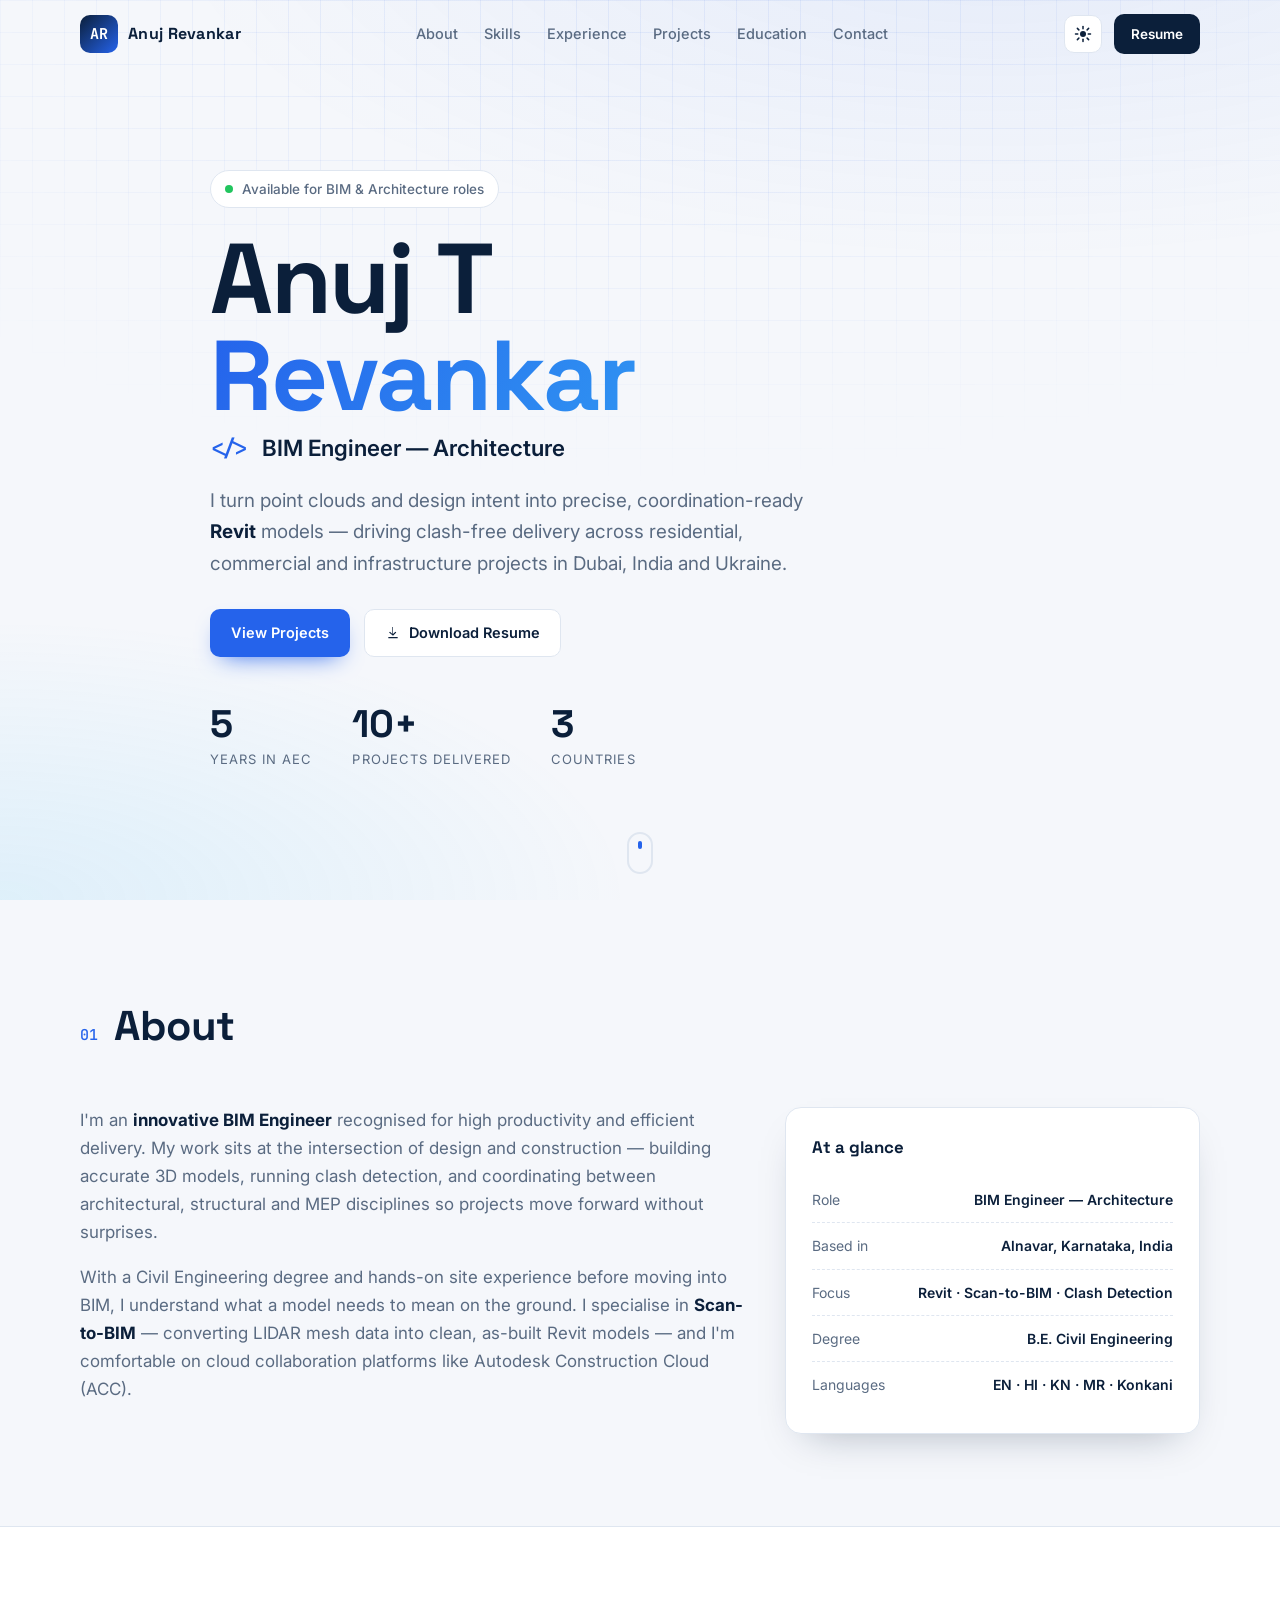
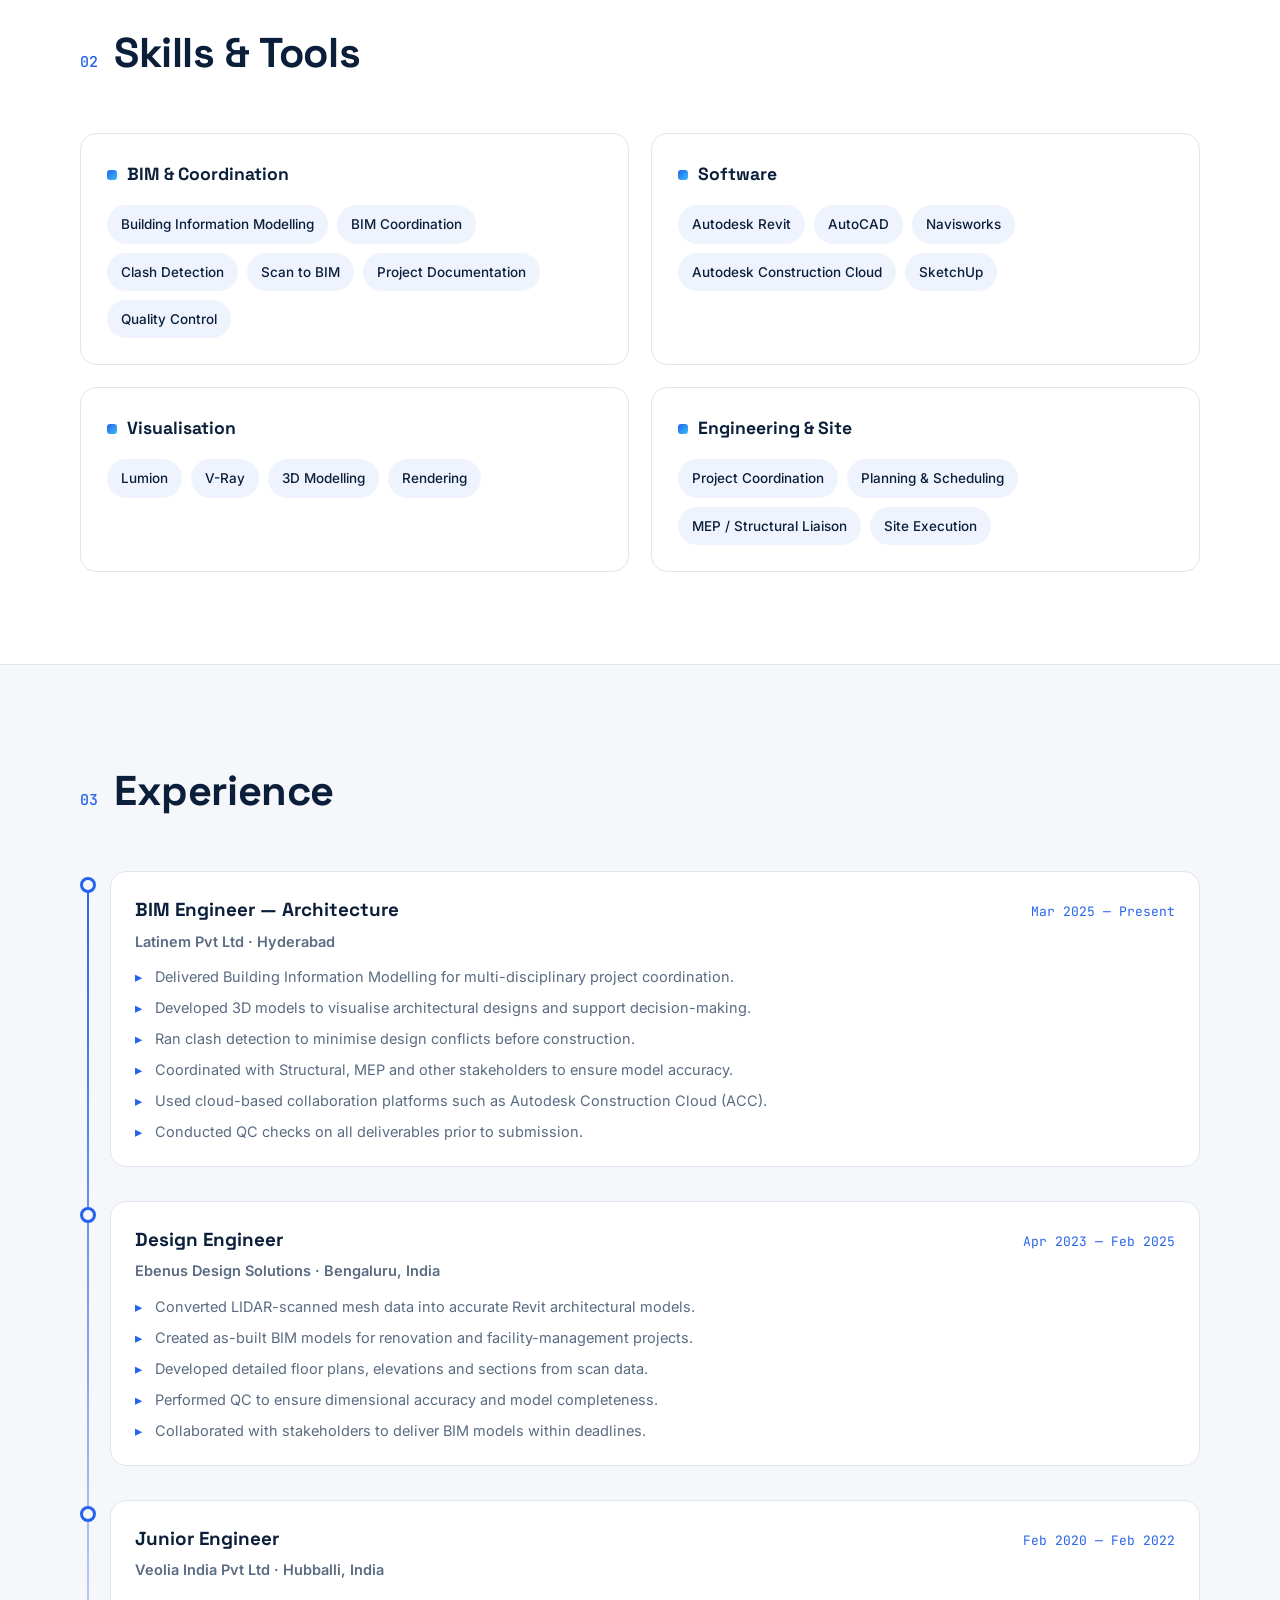
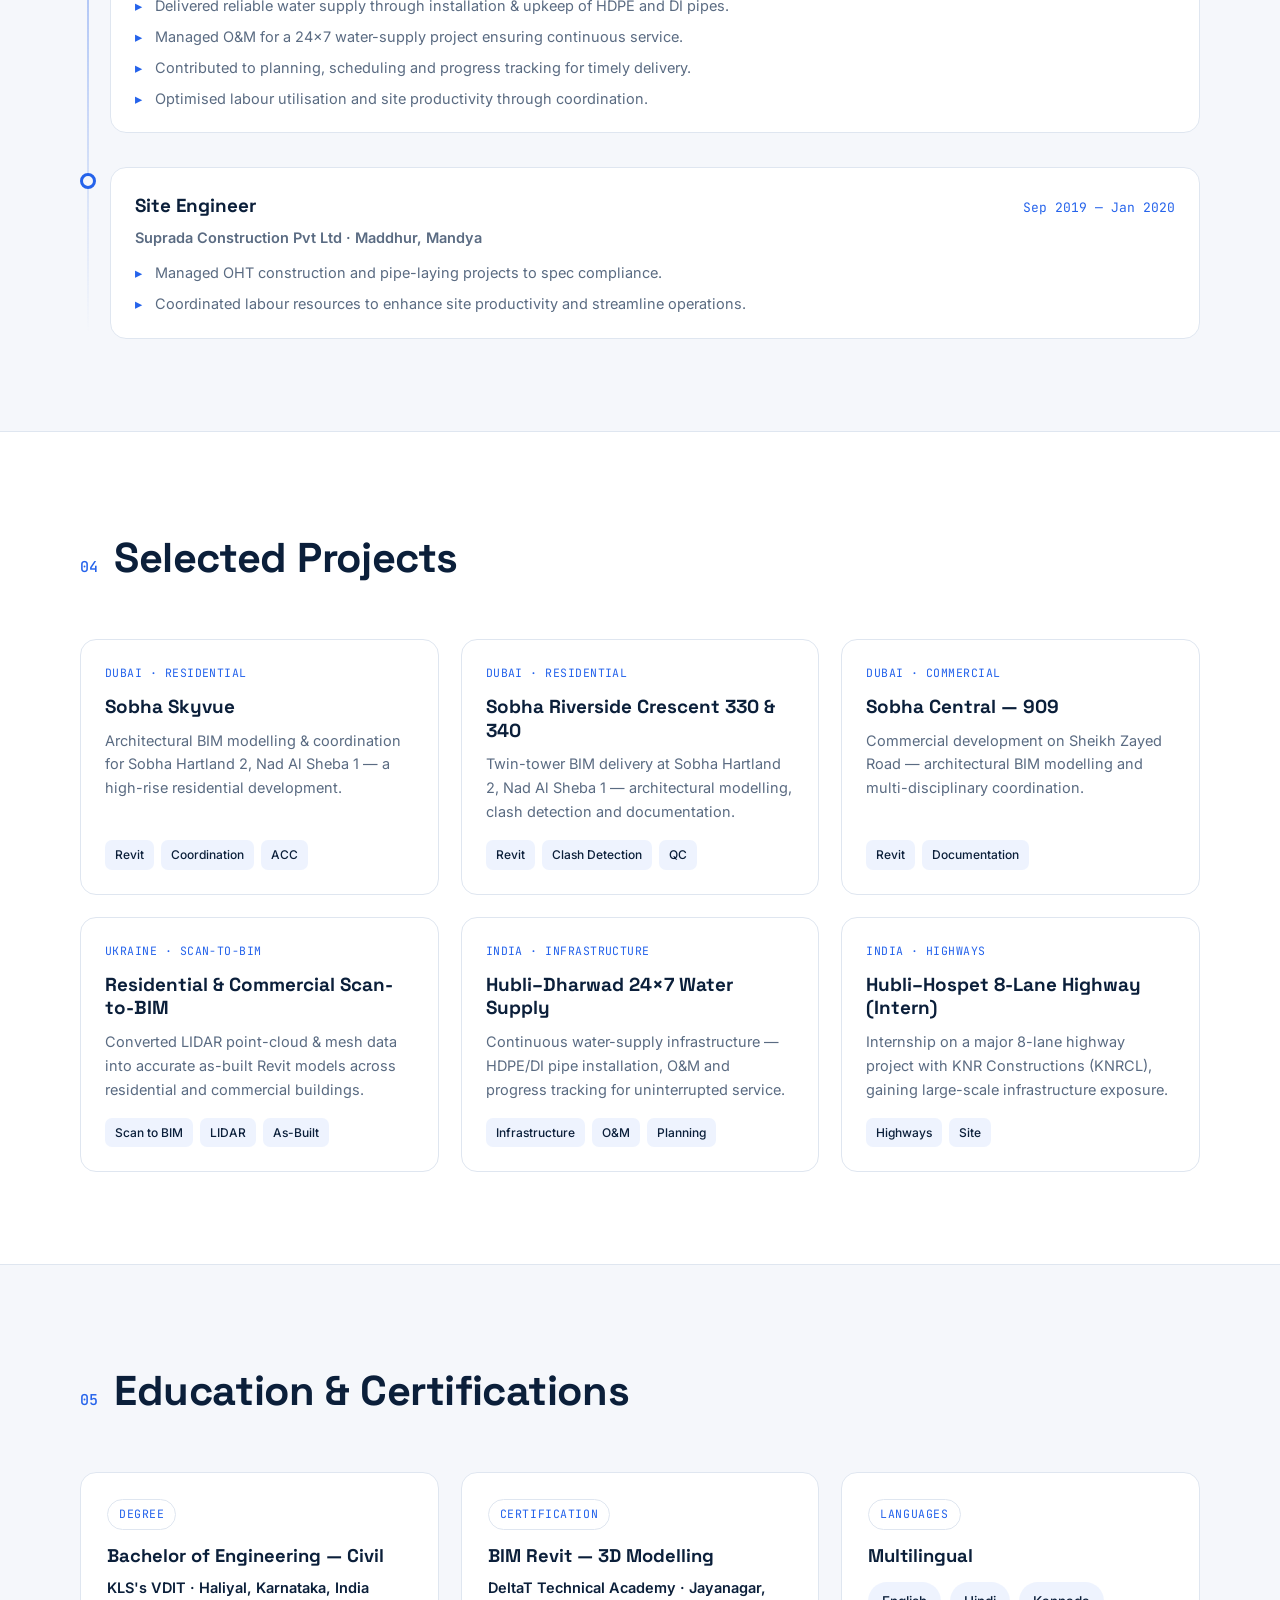
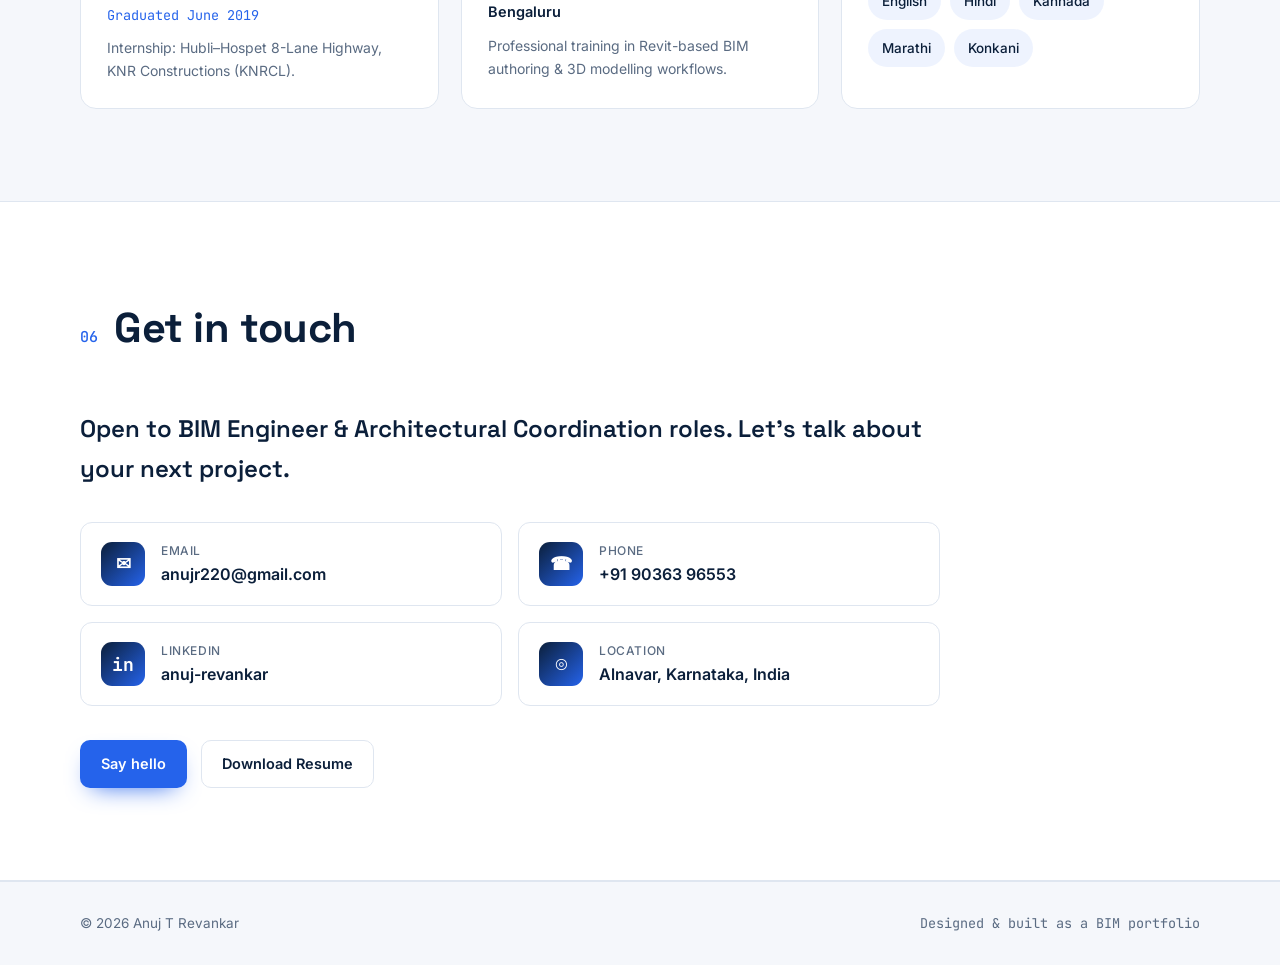
==== index.html @ 946e6b25 "Portfolio site for Anuj T Revankar (BIM Engineer)" ====
<!DOCTYPE html>
<html lang="en">
<head>
  <meta charset="UTF-8" />
  <meta name="viewport" content="width=device-width, initial-scale=1.0" />
  <title>Anuj T Revankar — BIM Engineer</title>
  <meta name="description" content="Anuj T Revankar — BIM Engineer specialising in Revit, Scan-to-BIM, clash detection and multi-disciplinary project coordination. Portfolio of architectural BIM projects across Dubai, India and Ukraine." />
  <meta name="author" content="Anuj T Revankar" />

  <!-- Open Graph -->
  <meta property="og:title" content="Anuj T Revankar — BIM Engineer" />
  <meta property="og:description" content="BIM Engineer specialising in Revit, Scan-to-BIM and clash detection. Portfolio of architectural projects across Dubai, India & Ukraine." />
  <meta property="og:type" content="website" />

  <link rel="preconnect" href="https://fonts.googleapis.com" />
  <link rel="preconnect" href="https://fonts.gstatic.com" crossorigin />
  <link href="https://fonts.googleapis.com/css2?family=Space+Grotesk:wght@400;500;600;700&family=Inter:wght@400;500;600;700&family=JetBrains+Mono:wght@400;500&display=swap" rel="stylesheet" />
  <link rel="stylesheet" href="styles.css" />
  <link rel="icon" href="data:image/svg+xml,<svg xmlns='http://www.w3.org/2000/svg' viewBox='0 0 100 100'><rect width='100' height='100' rx='20' fill='%230b1f3a'/><text x='50' y='68' font-size='54' font-family='monospace' font-weight='700' fill='%2338bdf8' text-anchor='middle'>AR</text></svg>" />
</head>
<body>
  <!-- Blueprint grid backdrop -->
  <div class="grid-bg" aria-hidden="true"></div>

  <!-- ============ NAV ============ -->
  <header class="nav" id="nav">
    <div class="nav__inner">
      <a href="#top" class="brand" aria-label="Anuj T Revankar — home">
        <span class="brand__mark">AR</span>
        <span class="brand__name">Anuj&nbsp;Revankar</span>
      </a>
      <nav class="nav__links" aria-label="Primary">
        <a href="#about">About</a>
        <a href="#skills">Skills</a>
        <a href="#experience">Experience</a>
        <a href="#projects">Projects</a>
        <a href="#education">Education</a>
        <a href="#contact">Contact</a>
      </nav>
      <div class="nav__actions">
        <button class="theme-toggle" id="themeToggle" aria-label="Toggle colour theme" title="Toggle theme">
          <svg class="icon-sun" viewBox="0 0 24 24" width="18" height="18" aria-hidden="true"><circle cx="12" cy="12" r="4" fill="currentColor"/><g stroke="currentColor" stroke-width="2" stroke-linecap="round"><line x1="12" y1="2" x2="12" y2="5"/><line x1="12" y1="19" x2="12" y2="22"/><line x1="2" y1="12" x2="5" y2="12"/><line x1="19" y1="12" x2="22" y2="12"/><line x1="4.5" y1="4.5" x2="6.5" y2="6.5"/><line x1="17.5" y1="17.5" x2="19.5" y2="19.5"/><line x1="4.5" y1="19.5" x2="6.5" y2="17.5"/><line x1="17.5" y1="6.5" x2="19.5" y2="4.5"/></g></svg>
          <svg class="icon-moon" viewBox="0 0 24 24" width="18" height="18" aria-hidden="true"><path d="M21 12.8A9 9 0 1 1 11.2 3a7 7 0 0 0 9.8 9.8Z" fill="currentColor"/></svg>
        </button>
        <a class="btn btn--sm" href="assets/AnujRevankar_Resume.pdf" download>Resume</a>
        <button class="nav__burger" id="burger" aria-label="Open menu" aria-expanded="false">
          <span></span><span></span><span></span>
        </button>
      </div>
    </div>
  </header>

  <main id="top">
    <!-- ============ HERO ============ -->
    <section class="hero">
      <div class="hero__grid" aria-hidden="true"></div>
      <div class="wrap hero__inner">
        <p class="hero__eyebrow reveal"><span class="dot"></span> Available for BIM &amp; Architecture roles</p>
        <h1 class="hero__title reveal">
          <span>Anuj&nbsp;T</span>
          <span class="accent">Revankar</span>
        </h1>
        <p class="hero__role reveal"><span class="mono">&lt;/&gt;</span> BIM Engineer — Architecture</p>
        <p class="hero__lead reveal">
          I turn point clouds and design intent into precise, coordination-ready
          <strong>Revit</strong> models — driving clash-free delivery across residential,
          commercial and infrastructure projects in Dubai, India and Ukraine.
        </p>
        <div class="hero__cta reveal">
          <a class="btn btn--primary" href="#projects">View Projects</a>
          <a class="btn btn--ghost" href="assets/AnujRevankar_Resume.pdf" download>
            <svg viewBox="0 0 24 24" width="16" height="16" aria-hidden="true"><path fill="currentColor" d="M12 3v10.5l3.5-3.5 1.4 1.4L12 16.3 6.1 11.4l1.4-1.4L11 13.5V3h1Zm-7 15h14v2H5v-2Z"/></svg>
            Download Resume
          </a>
        </div>
        <ul class="hero__stats reveal" aria-label="Highlights">
          <li><span class="num" data-count="5">0</span><span class="lbl">Years in AEC</span></li>
          <li><span class="num" data-count="10" data-suffix="+">0</span><span class="lbl">Projects delivered</span></li>
          <li><span class="num" data-count="3">0</span><span class="lbl">Countries</span></li>
        </ul>
      </div>
      <a href="#about" class="hero__scroll" aria-label="Scroll to about">
        <span></span>
      </a>
    </section>

    <!-- ============ ABOUT ============ -->
    <section id="about" class="section">
      <div class="wrap">
        <header class="section__head reveal">
          <span class="section__idx">01</span>
          <h2>About</h2>
        </header>
        <div class="about">
          <div class="about__text reveal">
            <p>
              I'm an <strong>innovative BIM Engineer</strong> recognised for high productivity and
              efficient delivery. My work sits at the intersection of design and construction —
              building accurate 3D models, running clash detection, and coordinating between
              architectural, structural and MEP disciplines so projects move forward without surprises.
            </p>
            <p>
              With a Civil Engineering degree and hands-on site experience before moving into BIM,
              I understand what a model needs to mean on the ground. I specialise in
              <strong>Scan-to-BIM</strong> — converting LIDAR mesh data into clean, as-built Revit models —
              and I'm comfortable on cloud collaboration platforms like Autodesk Construction Cloud (ACC).
            </p>
          </div>
          <aside class="about__card reveal">
            <h3>At a glance</h3>
            <dl>
              <div><dt>Role</dt><dd>BIM Engineer — Architecture</dd></div>
              <div><dt>Based in</dt><dd>Alnavar, Karnataka, India</dd></div>
              <div><dt>Focus</dt><dd>Revit · Scan-to-BIM · Clash Detection</dd></div>
              <div><dt>Degree</dt><dd>B.E. Civil Engineering</dd></div>
              <div><dt>Languages</dt><dd>EN · HI · KN · MR · Konkani</dd></div>
            </dl>
          </aside>
        </div>
      </div>
    </section>

    <!-- ============ SKILLS ============ -->
    <section id="skills" class="section section--alt">
      <div class="wrap">
        <header class="section__head reveal">
          <span class="section__idx">02</span>
          <h2>Skills &amp; Tools</h2>
        </header>
        <div class="skills">
          <article class="skillcard reveal">
            <h3>BIM &amp; Coordination</h3>
            <ul class="chips">
              <li>Building Information Modelling</li>
              <li>BIM Coordination</li>
              <li>Clash Detection</li>
              <li>Scan to BIM</li>
              <li>Project Documentation</li>
              <li>Quality Control</li>
            </ul>
          </article>
          <article class="skillcard reveal">
            <h3>Software</h3>
            <ul class="chips">
              <li>Autodesk Revit</li>
              <li>AutoCAD</li>
              <li>Navisworks</li>
              <li>Autodesk Construction Cloud</li>
              <li>SketchUp</li>
            </ul>
          </article>
          <article class="skillcard reveal">
            <h3>Visualisation</h3>
            <ul class="chips">
              <li>Lumion</li>
              <li>V-Ray</li>
              <li>3D Modelling</li>
              <li>Rendering</li>
            </ul>
          </article>
          <article class="skillcard reveal">
            <h3>Engineering &amp; Site</h3>
            <ul class="chips">
              <li>Project Coordination</li>
              <li>Planning &amp; Scheduling</li>
              <li>MEP / Structural Liaison</li>
              <li>Site Execution</li>
            </ul>
          </article>
        </div>
      </div>
    </section>

    <!-- ============ EXPERIENCE ============ -->
    <section id="experience" class="section">
      <div class="wrap">
        <header class="section__head reveal">
          <span class="section__idx">03</span>
          <h2>Experience</h2>
        </header>
        <div class="timeline">

          <article class="tl reveal">
            <div class="tl__dot"></div>
            <div class="tl__body">
              <div class="tl__top">
                <h3>BIM Engineer — Architecture</h3>
                <span class="tl__date">Mar 2025 — Present</span>
              </div>
              <p class="tl__org">Latinem Pvt Ltd · Hyderabad</p>
              <ul class="tl__points">
                <li>Delivered Building Information Modelling for multi-disciplinary project coordination.</li>
                <li>Developed 3D models to visualise architectural designs and support decision-making.</li>
                <li>Ran clash detection to minimise design conflicts before construction.</li>
                <li>Coordinated with Structural, MEP and other stakeholders to ensure model accuracy.</li>
                <li>Used cloud-based collaboration platforms such as Autodesk Construction Cloud (ACC).</li>
                <li>Conducted QC checks on all deliverables prior to submission.</li>
              </ul>
            </div>
          </article>

          <article class="tl reveal">
            <div class="tl__dot"></div>
            <div class="tl__body">
              <div class="tl__top">
                <h3>Design Engineer</h3>
                <span class="tl__date">Apr 2023 — Feb 2025</span>
              </div>
              <p class="tl__org">Ebenus Design Solutions · Bengaluru, India</p>
              <ul class="tl__points">
                <li>Converted LIDAR-scanned mesh data into accurate Revit architectural models.</li>
                <li>Created as-built BIM models for renovation and facility-management projects.</li>
                <li>Developed detailed floor plans, elevations and sections from scan data.</li>
                <li>Performed QC to ensure dimensional accuracy and model completeness.</li>
                <li>Collaborated with stakeholders to deliver BIM models within deadlines.</li>
              </ul>
            </div>
          </article>

          <article class="tl reveal">
            <div class="tl__dot"></div>
            <div class="tl__body">
              <div class="tl__top">
                <h3>Junior Engineer</h3>
                <span class="tl__date">Feb 2020 — Feb 2022</span>
              </div>
              <p class="tl__org">Veolia India Pvt Ltd · Hubballi, India</p>
              <ul class="tl__points">
                <li>Delivered reliable water supply through installation &amp; upkeep of HDPE and DI pipes.</li>
                <li>Managed O&amp;M for a 24×7 water-supply project ensuring continuous service.</li>
                <li>Contributed to planning, scheduling and progress tracking for timely delivery.</li>
                <li>Optimised labour utilisation and site productivity through coordination.</li>
              </ul>
            </div>
          </article>

          <article class="tl reveal">
            <div class="tl__dot"></div>
            <div class="tl__body">
              <div class="tl__top">
                <h3>Site Engineer</h3>
                <span class="tl__date">Sep 2019 — Jan 2020</span>
              </div>
              <p class="tl__org">Suprada Construction Pvt Ltd · Maddhur, Mandya</p>
              <ul class="tl__points">
                <li>Managed OHT construction and pipe-laying projects to spec compliance.</li>
                <li>Coordinated labour resources to enhance site productivity and streamline operations.</li>
              </ul>
            </div>
          </article>

        </div>
      </div>
    </section>

    <!-- ============ PROJECTS ============ -->
    <section id="projects" class="section section--alt">
      <div class="wrap">
        <header class="section__head reveal">
          <span class="section__idx">04</span>
          <h2>Selected Projects</h2>
        </header>
        <div class="projects">

          <article class="pcard reveal">
            <div class="pcard__tag">Dubai · Residential</div>
            <h3>Sobha Skyvue</h3>
            <p>Architectural BIM modelling &amp; coordination for Sobha Hartland 2, Nad Al Sheba 1 — a high-rise residential development.</p>
            <ul class="pcard__meta">
              <li>Revit</li><li>Coordination</li><li>ACC</li>
            </ul>
          </article>

          <article class="pcard reveal">
            <div class="pcard__tag">Dubai · Residential</div>
            <h3>Sobha Riverside Crescent 330 &amp; 340</h3>
            <p>Twin-tower BIM delivery at Sobha Hartland 2, Nad Al Sheba 1 — architectural modelling, clash detection and documentation.</p>
            <ul class="pcard__meta">
              <li>Revit</li><li>Clash Detection</li><li>QC</li>
            </ul>
          </article>

          <article class="pcard reveal">
            <div class="pcard__tag">Dubai · Commercial</div>
            <h3>Sobha Central — 909</h3>
            <p>Commercial development on Sheikh Zayed Road — architectural BIM modelling and multi-disciplinary coordination.</p>
            <ul class="pcard__meta">
              <li>Revit</li><li>Documentation</li>
            </ul>
          </article>

          <article class="pcard reveal">
            <div class="pcard__tag">Ukraine · Scan-to-BIM</div>
            <h3>Residential &amp; Commercial Scan-to-BIM</h3>
            <p>Converted LIDAR point-cloud &amp; mesh data into accurate as-built Revit models across residential and commercial buildings.</p>
            <ul class="pcard__meta">
              <li>Scan to BIM</li><li>LIDAR</li><li>As-Built</li>
            </ul>
          </article>

          <article class="pcard reveal">
            <div class="pcard__tag">India · Infrastructure</div>
            <h3>Hubli–Dharwad 24×7 Water Supply</h3>
            <p>Continuous water-supply infrastructure — HDPE/DI pipe installation, O&amp;M and progress tracking for uninterrupted service.</p>
            <ul class="pcard__meta">
              <li>Infrastructure</li><li>O&amp;M</li><li>Planning</li>
            </ul>
          </article>

          <article class="pcard reveal">
            <div class="pcard__tag">India · Highways</div>
            <h3>Hubli–Hospet 8-Lane Highway (Intern)</h3>
            <p>Internship on a major 8-lane highway project with KNR Constructions (KNRCL), gaining large-scale infrastructure exposure.</p>
            <ul class="pcard__meta">
              <li>Highways</li><li>Site</li>
            </ul>
          </article>

        </div>
      </div>
    </section>

    <!-- ============ EDUCATION + CERTS ============ -->
    <section id="education" class="section">
      <div class="wrap">
        <header class="section__head reveal">
          <span class="section__idx">05</span>
          <h2>Education &amp; Certifications</h2>
        </header>
        <div class="edu">
          <article class="edu__card reveal">
            <span class="edu__kind">Degree</span>
            <h3>Bachelor of Engineering — Civil</h3>
            <p class="edu__org">KLS's VDIT · Haliyal, Karnataka, India</p>
            <p class="edu__date">Graduated June 2019</p>
            <p class="edu__note">Internship: Hubli–Hospet 8-Lane Highway, KNR Constructions (KNRCL).</p>
          </article>
          <article class="edu__card reveal">
            <span class="edu__kind">Certification</span>
            <h3>BIM Revit — 3D Modelling</h3>
            <p class="edu__org">DeltaT Technical Academy · Jayanagar, Bengaluru</p>
            <p class="edu__note">Professional training in Revit-based BIM authoring &amp; 3D modelling workflows.</p>
          </article>
          <article class="edu__card reveal">
            <span class="edu__kind">Languages</span>
            <h3>Multilingual</h3>
            <ul class="chips chips--tight">
              <li>English</li><li>Hindi</li><li>Kannada</li><li>Marathi</li><li>Konkani</li>
            </ul>
          </article>
        </div>
      </div>
    </section>

    <!-- ============ CONTACT ============ -->
    <section id="contact" class="section section--alt">
      <div class="wrap">
        <header class="section__head reveal">
          <span class="section__idx">06</span>
          <h2>Get in touch</h2>
        </header>
        <div class="contact">
          <p class="contact__lead reveal">Open to BIM Engineer &amp; Architectural Coordination roles. Let's talk about your next project.</p>
          <div class="contact__grid reveal">
            <a class="contact__item" href="mailto:anujr220@gmail.com">
              <span class="contact__ic">✉</span>
              <span><small>Email</small>anujr220@gmail.com</span>
            </a>
            <a class="contact__item" href="tel:+919036396553">
              <span class="contact__ic">☎</span>
              <span><small>Phone</small>+91 90363 96553</span>
            </a>
            <a class="contact__item" href="https://www.linkedin.com/in/anuj-revankar-630022181" target="_blank" rel="noopener">
              <span class="contact__ic">in</span>
              <span><small>LinkedIn</small>anuj-revankar</span>
            </a>
            <div class="contact__item contact__item--static">
              <span class="contact__ic">◎</span>
              <span><small>Location</small>Alnavar, Karnataka, India</span>
            </div>
          </div>
          <div class="contact__cta reveal">
            <a class="btn btn--primary" href="mailto:anujr220@gmail.com">Say hello</a>
            <a class="btn btn--ghost" href="assets/AnujRevankar_Resume.pdf" download>Download Resume</a>
          </div>
        </div>
      </div>
    </section>
  </main>

  <footer class="footer">
    <div class="wrap footer__inner">
      <span>© <span id="year"></span> Anuj T Revankar</span>
      <span class="footer__mono">Designed &amp; built as a BIM portfolio</span>
    </div>
  </footer>

  <script src="script.js"></script>
</body>
</html>
---- styles.css ----
/* =========================================================
   Anuj T Revankar — BIM Portfolio
   Modern architectural / blueprint theme
   ========================================================= */

:root {
  --navy: #0b1f3a;
  --navy-2: #0e2647;
  --ink: #0b1f3a;
  --paper: #f5f7fb;
  --paper-2: #ffffff;
  --muted: #5a6b82;
  --line: #dfe6f0;
  --accent: #2563eb;
  --accent-2: #38bdf8;
  --accent-soft: rgba(37, 99, 235, .08);
  --card: #ffffff;
  --shadow: 0 18px 40px -22px rgba(11, 31, 58, .35);
  --radius: 16px;
  --maxw: 1120px;

  --bg: var(--paper);
  --fg: var(--ink);
  --grid-line: rgba(37, 99, 235, .07);
}

[data-theme="dark"] {
  --navy: #060d1a;
  --paper: #0a1424;
  --paper-2: #0f1d33;
  --ink: #e8eefb;
  --fg: #e8eefb;
  --muted: #92a3bd;
  --line: #1d2c45;
  --card: #101f38;
  --accent: #4f8cff;
  --accent-2: #38bdf8;
  --accent-soft: rgba(79, 140, 255, .12);
  --shadow: 0 24px 50px -24px rgba(0, 0, 0, .7);
  --bg: var(--paper);
  --grid-line: rgba(79, 140, 255, .08);
}

* { box-sizing: border-box; margin: 0; padding: 0; }

html { scroll-behavior: smooth; }

body {
  font-family: 'Inter', system-ui, sans-serif;
  background: var(--bg);
  color: var(--fg);
  line-height: 1.65;
  -webkit-font-smoothing: antialiased;
  overflow-x: hidden;
  transition: background .4s ease, color .4s ease;
}

.mono { font-family: 'JetBrains Mono', monospace; }

.wrap { width: min(var(--maxw), 92%); margin-inline: auto; }

a { color: inherit; text-decoration: none; }

/* ---------- blueprint backdrop ---------- */
.grid-bg {
  position: fixed;
  inset: 0;
  z-index: -2;
  background:
    linear-gradient(var(--grid-line) 1px, transparent 1px) 0 0 / 32px 32px,
    linear-gradient(90deg, var(--grid-line) 1px, transparent 1px) 0 0 / 32px 32px;
  mask-image: radial-gradient(ellipse 80% 60% at 50% 0%, #000 30%, transparent 90%);
  pointer-events: none;
}

/* ---------- nav ---------- */
.nav {
  position: fixed; top: 0; left: 0; right: 0; z-index: 50;
  transition: background .3s ease, box-shadow .3s ease, backdrop-filter .3s;
}
.nav.scrolled {
  background: color-mix(in srgb, var(--bg) 82%, transparent);
  backdrop-filter: blur(14px);
  box-shadow: 0 1px 0 var(--line);
}
.nav__inner {
  width: min(var(--maxw), 92%); margin-inline: auto;
  display: flex; align-items: center; justify-content: space-between;
  height: 68px;
}
.brand { display: flex; align-items: center; gap: 10px; font-weight: 700; }
.brand__mark {
  display: grid; place-items: center;
  width: 38px; height: 38px; border-radius: 10px;
  background: linear-gradient(135deg, var(--navy), var(--accent));
  color: #fff; font-family: 'JetBrains Mono', monospace; font-size: 15px;
  letter-spacing: .5px;
}
.brand__name { font-family: 'Space Grotesk', sans-serif; letter-spacing: .3px; }

.nav__links { display: flex; gap: 26px; }
.nav__links a {
  font-size: 14.5px; font-weight: 500; color: var(--muted);
  position: relative; padding: 4px 0; transition: color .2s;
}
.nav__links a::after {
  content: ""; position: absolute; left: 0; bottom: -2px; height: 2px; width: 0;
  background: var(--accent); transition: width .25s ease;
}
.nav__links a:hover, .nav__links a.active { color: var(--fg); }
.nav__links a:hover::after, .nav__links a.active::after { width: 100%; }

.nav__actions { display: flex; align-items: center; gap: 12px; }

.theme-toggle {
  display: grid; place-items: center;
  width: 38px; height: 38px; border-radius: 10px;
  border: 1px solid var(--line); background: var(--card); color: var(--fg);
  cursor: pointer; transition: transform .2s, border-color .2s;
}
.theme-toggle:hover { transform: translateY(-1px); border-color: var(--accent); }
.icon-moon { display: none; }
[data-theme="dark"] .icon-sun { display: none; }
[data-theme="dark"] .icon-moon { display: block; }

.nav__burger { display: none; flex-direction: column; gap: 5px; background: none; border: 0; cursor: pointer; padding: 8px; }
.nav__burger span { width: 22px; height: 2px; background: var(--fg); border-radius: 2px; transition: .3s; }

/* ---------- buttons ---------- */
.btn {
  display: inline-flex; align-items: center; gap: 8px;
  font-weight: 600; font-size: 14.5px; border-radius: 10px;
  padding: 11px 20px; cursor: pointer; border: 1px solid transparent;
  transition: transform .18s ease, box-shadow .2s ease, background .2s, border-color .2s;
  white-space: nowrap;
}
.btn--sm { padding: 8px 16px; font-size: 13.5px; }
.btn--primary { background: var(--accent); color: #fff; box-shadow: 0 10px 24px -12px var(--accent); }
.btn--primary:hover { transform: translateY(-2px); box-shadow: 0 16px 30px -12px var(--accent); }
.btn--ghost { border-color: var(--line); color: var(--fg); background: var(--card); }
.btn--ghost:hover { transform: translateY(-2px); border-color: var(--accent); color: var(--accent); }
.nav__actions .btn--sm { background: var(--navy); color: #fff; }
[data-theme="dark"] .nav__actions .btn--sm { background: var(--accent); }

/* ---------- hero ---------- */
.hero {
  position: relative; min-height: 100svh;
  display: flex; align-items: center;
  padding: 120px 0 80px;
  overflow: hidden;
}
.hero__grid {
  position: absolute; inset: 0; z-index: -1;
  background:
    radial-gradient(1200px 500px at 78% -10%, var(--accent-soft), transparent 70%),
    radial-gradient(900px 400px at 0% 100%, color-mix(in srgb, var(--accent-2) 12%, transparent), transparent 70%);
}
.hero__inner { max-width: 860px; }

.hero__eyebrow {
  display: inline-flex; align-items: center; gap: 9px;
  font-size: 13.5px; font-weight: 500; color: var(--muted);
  padding: 7px 14px; border: 1px solid var(--line); border-radius: 999px;
  background: var(--card);
}
.dot { width: 8px; height: 8px; border-radius: 50%; background: #22c55e; box-shadow: 0 0 0 0 rgba(34,197,94,.5); animation: pulse 2s infinite; }
@keyframes pulse { 70% { box-shadow: 0 0 0 8px rgba(34,197,94,0); } 100% { box-shadow: 0 0 0 0 rgba(34,197,94,0); } }

.hero__title {
  font-family: 'Space Grotesk', sans-serif;
  font-size: clamp(3rem, 9vw, 6.2rem);
  line-height: .98; font-weight: 700; letter-spacing: -.02em;
  margin: 22px 0 6px;
}
.hero__title span { display: block; }
.hero__title .accent {
  background: linear-gradient(120deg, var(--accent), var(--accent-2));
  -webkit-background-clip: text; background-clip: text; color: transparent;
}
.hero__role { font-size: clamp(1.05rem, 2.5vw, 1.4rem); font-weight: 600; color: var(--fg); margin-bottom: 18px; }
.hero__role .mono { color: var(--accent); margin-right: 8px; }
.hero__lead { font-size: clamp(1rem, 2vw, 1.18rem); color: var(--muted); max-width: 620px; }
.hero__lead strong { color: var(--fg); }

.hero__cta { display: flex; flex-wrap: wrap; gap: 14px; margin-top: 30px; }

.hero__stats {
  display: flex; gap: 40px; margin-top: 48px; list-style: none; flex-wrap: wrap;
}
.hero__stats li { display: flex; flex-direction: column; }
.hero__stats .num {
  font-family: 'Space Grotesk', sans-serif; font-size: 2.4rem; font-weight: 700;
  color: var(--fg); line-height: 1;
}
.hero__stats .lbl { font-size: 13px; color: var(--muted); margin-top: 6px; text-transform: uppercase; letter-spacing: .08em; }

.hero__scroll {
  position: absolute; bottom: 26px; left: 50%; transform: translateX(-50%);
  width: 26px; height: 42px; border: 2px solid var(--line); border-radius: 999px;
  display: grid; justify-items: center; padding-top: 7px;
}
.hero__scroll span { width: 4px; height: 8px; border-radius: 4px; background: var(--accent); animation: scroll 1.6s infinite; }
@keyframes scroll { 0% { opacity: 0; transform: translateY(-2px);} 40% { opacity: 1;} 80% { opacity: 0; transform: translateY(10px);} 100% { opacity: 0; } }

/* ---------- sections ---------- */
.section { padding: 92px 0; position: relative; }
.section--alt { background: var(--paper-2); border-block: 1px solid var(--line); }
[data-theme="dark"] .section--alt { background: color-mix(in srgb, var(--paper-2) 60%, var(--bg)); }

.section__head { display: flex; align-items: baseline; gap: 16px; margin-bottom: 46px; }
.section__idx { font-family: 'JetBrains Mono', monospace; color: var(--accent); font-size: 15px; font-weight: 500; }
.section__head h2 {
  font-family: 'Space Grotesk', sans-serif; font-size: clamp(1.8rem, 4vw, 2.6rem);
  font-weight: 700; letter-spacing: -.01em;
}

/* ---------- about ---------- */
.about { display: grid; grid-template-columns: 1.6fr 1fr; gap: 40px; align-items: start; }
.about__text p { color: var(--muted); font-size: 1.06rem; margin-bottom: 18px; }
.about__text strong { color: var(--fg); }
.about__card {
  background: var(--card); border: 1px solid var(--line); border-radius: var(--radius);
  padding: 26px; box-shadow: var(--shadow);
}
.about__card h3 { font-family: 'Space Grotesk', sans-serif; font-size: 1.05rem; margin-bottom: 16px; }
.about__card dl > div { display: flex; justify-content: space-between; gap: 16px; padding: 11px 0; border-bottom: 1px dashed var(--line); }
.about__card dl > div:last-child { border-bottom: 0; }
.about__card dt { color: var(--muted); font-size: 14px; }
.about__card dd { font-weight: 600; font-size: 14px; text-align: right; }

/* ---------- skills ---------- */
.skills { display: grid; grid-template-columns: repeat(2, 1fr); gap: 22px; }
.skillcard {
  background: var(--card); border: 1px solid var(--line); border-radius: var(--radius);
  padding: 26px; transition: transform .2s, border-color .2s, box-shadow .2s;
}
.skillcard:hover { transform: translateY(-4px); border-color: var(--accent); box-shadow: var(--shadow); }
.skillcard h3 { font-family: 'Space Grotesk', sans-serif; font-size: 1.1rem; margin-bottom: 16px; display: flex; align-items: center; gap: 10px; }
.skillcard h3::before { content: ""; width: 10px; height: 10px; border-radius: 3px; background: linear-gradient(135deg, var(--accent), var(--accent-2)); }

.chips { list-style: none; display: flex; flex-wrap: wrap; gap: 9px; }
.chips li {
  font-size: 13.5px; font-weight: 500; color: var(--fg);
  padding: 7px 13px; border-radius: 999px;
  background: var(--accent-soft); border: 1px solid transparent;
  transition: border-color .2s, transform .15s;
}
.chips li:hover { border-color: var(--accent); transform: translateY(-1px); }
.chips--tight li { background: var(--accent-soft); }

/* ---------- timeline ---------- */
.timeline { position: relative; padding-left: 30px; }
.timeline::before { content: ""; position: absolute; left: 7px; top: 6px; bottom: 6px; width: 2px; background: linear-gradient(var(--accent), transparent); }
.tl { position: relative; padding-bottom: 34px; }
.tl:last-child { padding-bottom: 0; }
.tl__dot {
  position: absolute; left: -30px; top: 6px; width: 16px; height: 16px; border-radius: 50%;
  background: var(--bg); border: 3px solid var(--accent);
}
.tl__body {
  background: var(--card); border: 1px solid var(--line); border-radius: var(--radius);
  padding: 22px 24px; transition: transform .2s, box-shadow .2s;
}
.tl__body:hover { transform: translateX(4px); box-shadow: var(--shadow); }
.tl__top { display: flex; justify-content: space-between; align-items: baseline; gap: 14px; flex-wrap: wrap; }
.tl__top h3 { font-family: 'Space Grotesk', sans-serif; font-size: 1.18rem; }
.tl__date { font-family: 'JetBrains Mono', monospace; font-size: 13px; color: var(--accent); white-space: nowrap; }
.tl__org { color: var(--muted); font-weight: 600; font-size: 14.5px; margin: 4px 0 12px; }
.tl__points { list-style: none; display: grid; gap: 7px; }
.tl__points li { position: relative; padding-left: 20px; color: var(--muted); font-size: 14.5px; }
.tl__points li::before { content: "▸"; position: absolute; left: 0; color: var(--accent); }

/* ---------- projects ---------- */
.projects { display: grid; grid-template-columns: repeat(3, 1fr); gap: 22px; }
.pcard {
  background: var(--card); border: 1px solid var(--line); border-radius: var(--radius);
  padding: 24px; display: flex; flex-direction: column;
  position: relative; overflow: hidden;
  transition: transform .22s, box-shadow .22s, border-color .22s;
}
.pcard::before {
  content: ""; position: absolute; inset: 0; z-index: 0;
  background: linear-gradient(160deg, var(--accent-soft), transparent 60%);
  opacity: 0; transition: opacity .25s;
}
.pcard:hover { transform: translateY(-6px); border-color: var(--accent); box-shadow: var(--shadow); }
.pcard:hover::before { opacity: 1; }
.pcard > * { position: relative; z-index: 1; }
.pcard__tag {
  font-family: 'JetBrains Mono', monospace; font-size: 11.5px; letter-spacing: .04em;
  color: var(--accent); text-transform: uppercase; margin-bottom: 12px;
}
.pcard h3 { font-family: 'Space Grotesk', sans-serif; font-size: 1.18rem; margin-bottom: 10px; line-height: 1.25; }
.pcard p { color: var(--muted); font-size: 14.5px; flex: 1; }
.pcard__meta { list-style: none; display: flex; flex-wrap: wrap; gap: 7px; margin-top: 16px; }
.pcard__meta li { font-size: 12px; font-weight: 500; padding: 5px 10px; border-radius: 7px; background: var(--accent-soft); color: var(--fg); }

/* ---------- education ---------- */
.edu { display: grid; grid-template-columns: repeat(3, 1fr); gap: 22px; }
.edu__card {
  background: var(--card); border: 1px solid var(--line); border-radius: var(--radius);
  padding: 26px; transition: transform .2s, box-shadow .2s;
}
.edu__card:hover { transform: translateY(-4px); box-shadow: var(--shadow); }
.edu__kind {
  display: inline-block; font-family: 'JetBrains Mono', monospace; font-size: 11.5px;
  text-transform: uppercase; letter-spacing: .05em; color: var(--accent);
  padding: 5px 11px; border: 1px solid var(--line); border-radius: 999px; margin-bottom: 14px;
}
.edu__card h3 { font-family: 'Space Grotesk', sans-serif; font-size: 1.15rem; margin-bottom: 8px; line-height: 1.3; }
.edu__org { font-weight: 600; font-size: 14.5px; }
.edu__date { color: var(--accent); font-size: 13.5px; font-family: 'JetBrains Mono', monospace; margin: 4px 0; }
.edu__note { color: var(--muted); font-size: 14px; margin-top: 10px; }
.edu__card .chips { margin-top: 14px; }

/* ---------- contact ---------- */
.contact { max-width: 860px; }
.contact__lead { font-size: clamp(1.15rem, 2.5vw, 1.5rem); font-weight: 600; font-family: 'Space Grotesk', sans-serif; margin-bottom: 34px; }
.contact__grid { display: grid; grid-template-columns: repeat(2, 1fr); gap: 16px; margin-bottom: 34px; }
.contact__item {
  display: flex; align-items: center; gap: 16px;
  background: var(--card); border: 1px solid var(--line); border-radius: 12px;
  padding: 18px 20px; transition: transform .2s, border-color .2s, box-shadow .2s;
}
.contact__item:not(.contact__item--static):hover { transform: translateY(-3px); border-color: var(--accent); box-shadow: var(--shadow); }
.contact__ic {
  display: grid; place-items: center; width: 44px; height: 44px; border-radius: 11px; flex-shrink: 0;
  background: linear-gradient(135deg, var(--navy), var(--accent)); color: #fff;
  font-family: 'JetBrains Mono', monospace; font-size: 18px; font-weight: 700;
}
.contact__item span:last-child { display: flex; flex-direction: column; font-weight: 600; word-break: break-word; }
.contact__item small { color: var(--muted); font-size: 12px; font-weight: 500; text-transform: uppercase; letter-spacing: .05em; }
.contact__cta { display: flex; flex-wrap: wrap; gap: 14px; }

/* ---------- footer ---------- */
.footer { padding: 30px 0; border-top: 1px solid var(--line); }
.footer__inner { display: flex; justify-content: space-between; align-items: center; gap: 14px; flex-wrap: wrap; color: var(--muted); font-size: 13.5px; }
.footer__mono { font-family: 'JetBrains Mono', monospace; }

/* ---------- reveal animation ---------- */
.reveal { opacity: 0; transform: translateY(24px); transition: opacity .7s cubic-bezier(.2,.7,.2,1), transform .7s cubic-bezier(.2,.7,.2,1); }
.reveal.in { opacity: 1; transform: none; }

@media (prefers-reduced-motion: reduce) {
  .reveal { opacity: 1 !important; transform: none !important; transition: none; }
  * { animation: none !important; scroll-behavior: auto; }
}

/* ---------- responsive ---------- */
@media (max-width: 900px) {
  .about { grid-template-columns: 1fr; }
  .skills, .projects, .edu, .contact__grid { grid-template-columns: 1fr 1fr; }
}
@media (max-width: 720px) {
  .nav__links { display: none; }
  .nav__burger { display: flex; }
  .nav__links.open {
    display: flex; flex-direction: column; position: absolute; top: 68px; left: 0; right: 0;
    background: var(--bg); border-bottom: 1px solid var(--line); padding: 18px 4%;
    gap: 4px; box-shadow: var(--shadow);
  }
  .nav__links.open a { padding: 12px 0; }
  .skills, .projects, .edu, .contact__grid { grid-template-columns: 1fr; }
  .hero__stats { gap: 26px; }
  .hero__stats .num { font-size: 2rem; }
  .section { padding: 70px 0; }
  .brand__name { display: none; }
}
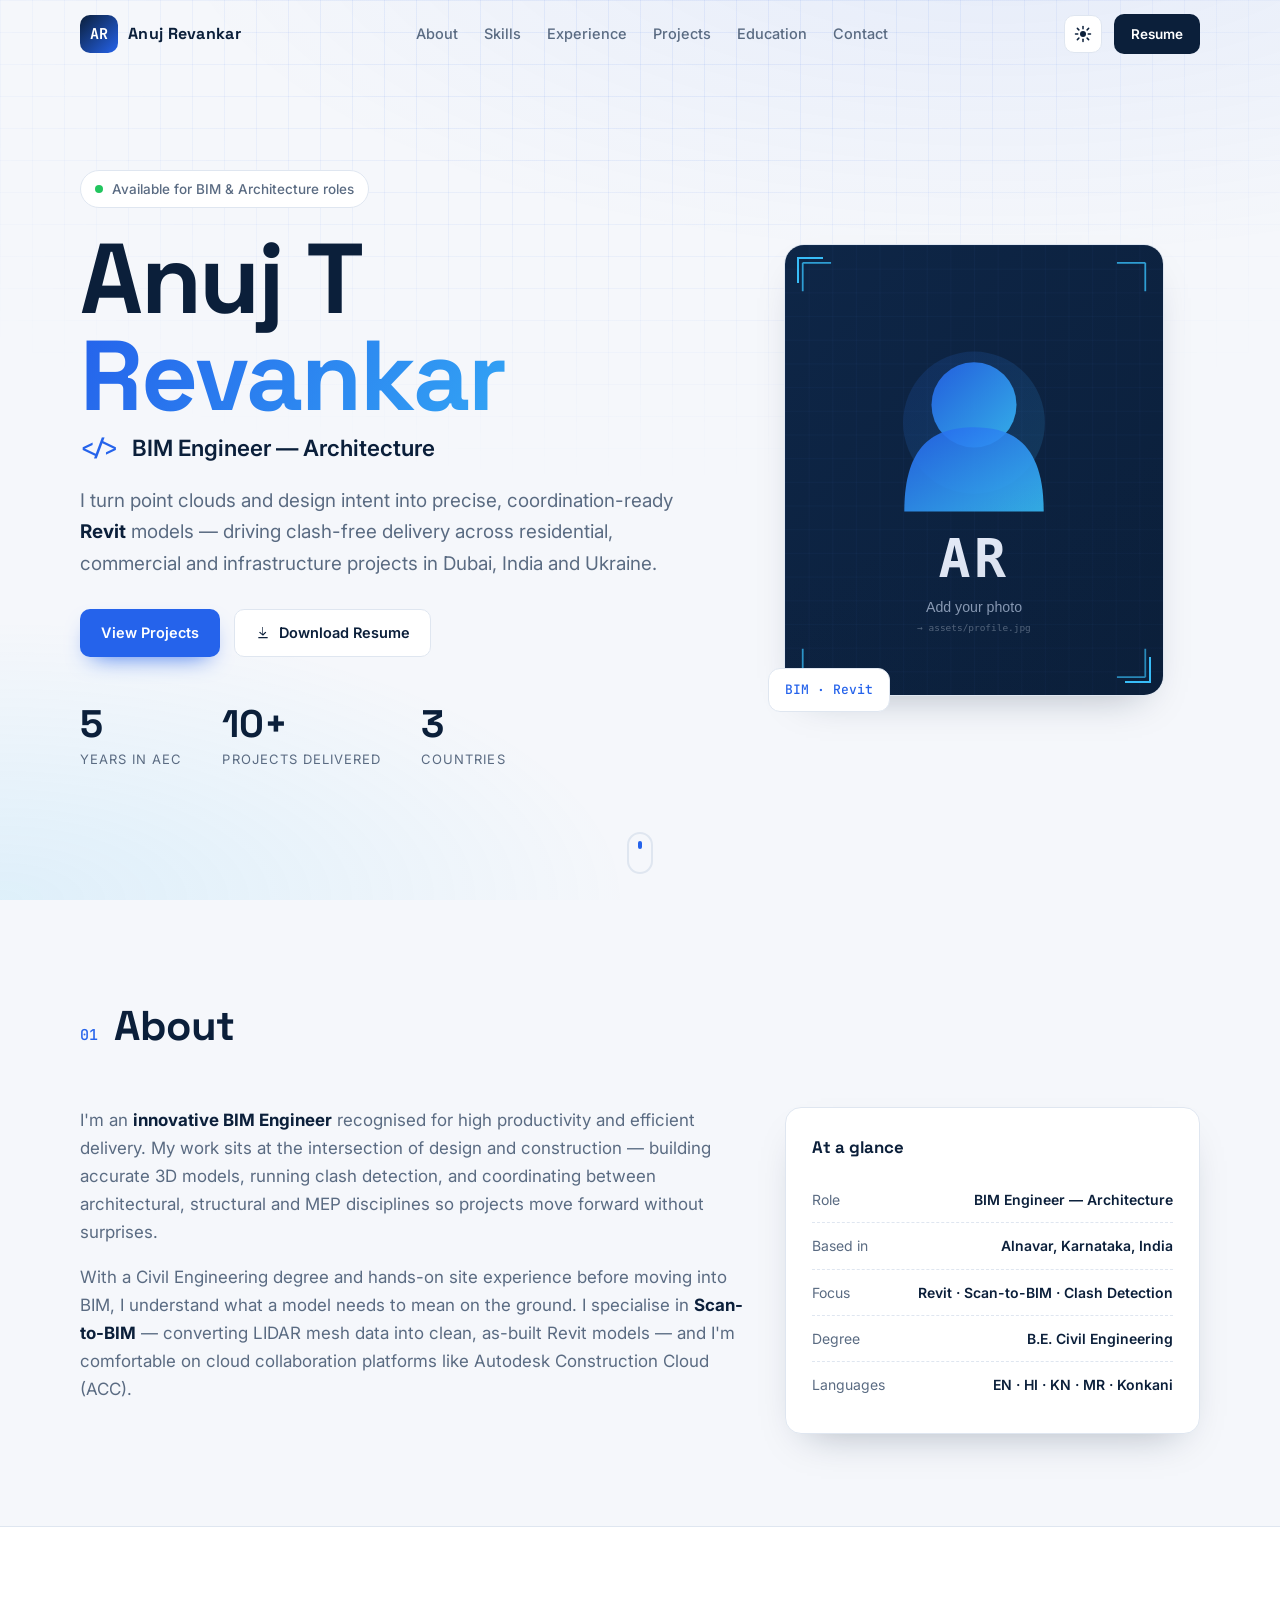
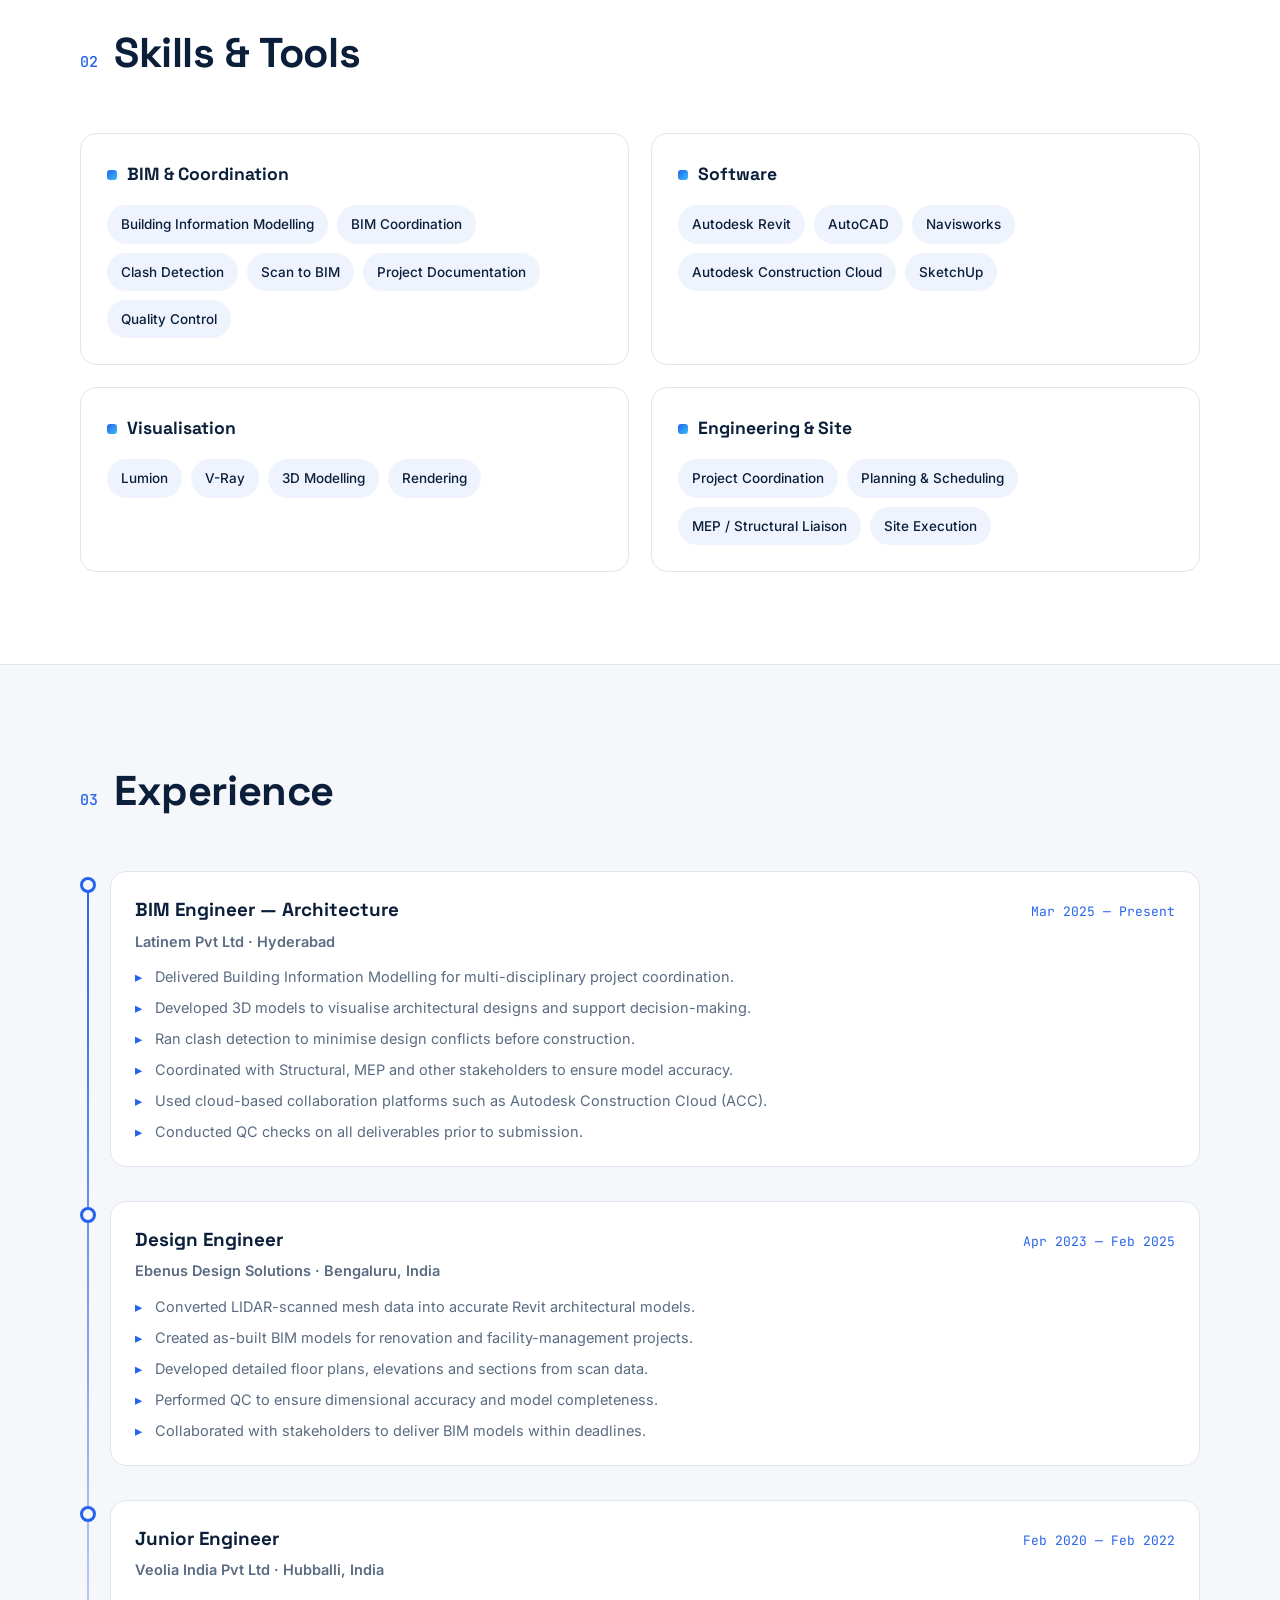
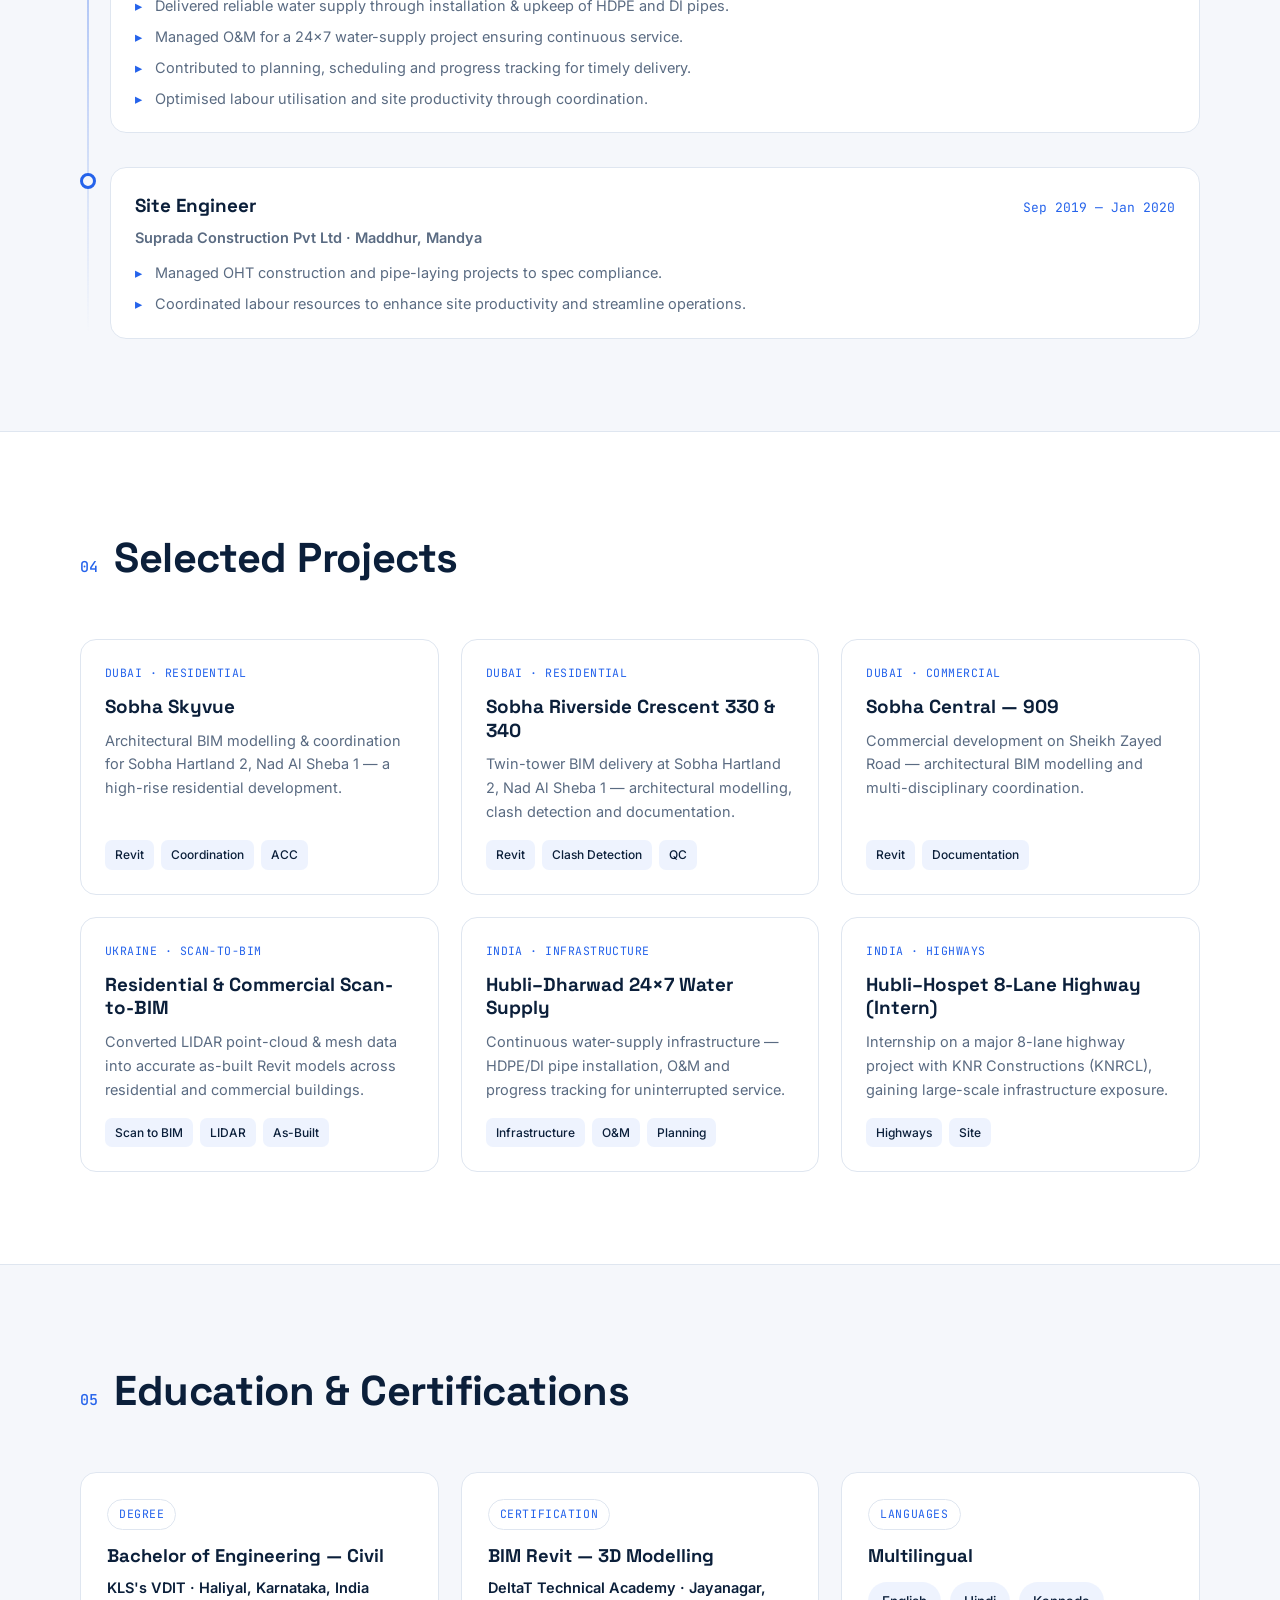
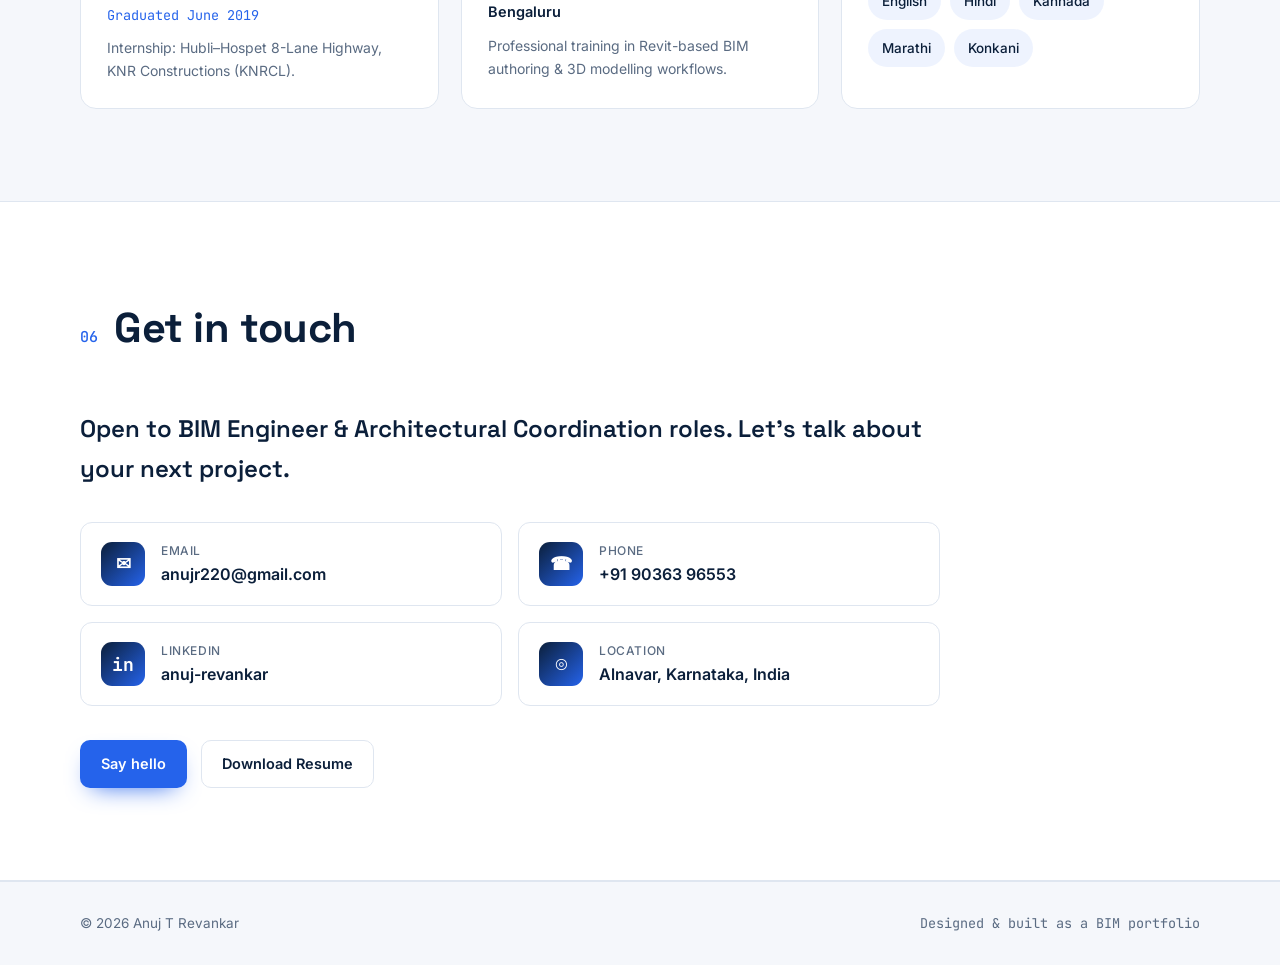
==== commit 812c65e7: "Add hero profile photo with placeholder + auto-fallback" ====
--- a/index.html
+++ b/index.html
@@ -55,6 +55,7 @@
     <section class="hero">
       <div class="hero__grid" aria-hidden="true"></div>
       <div class="wrap hero__inner">
+       <div class="hero__copy">
         <p class="hero__eyebrow reveal"><span class="dot"></span> Available for BIM &amp; Architecture roles</p>
         <h1 class="hero__title reveal">
           <span>Anuj&nbsp;T</span>
@@ -78,6 +79,19 @@
           <li><span class="num" data-count="10" data-suffix="+">0</span><span class="lbl">Projects delivered</span></li>
           <li><span class="num" data-count="3">0</span><span class="lbl">Countries</span></li>
         </ul>
+       </div>
+
+       <div class="hero__photo reveal">
+         <div class="hero__frame">
+           <img src="assets/profile.jpg"
+                alt="Anuj T Revankar"
+                width="640" height="760"
+                onerror="this.onerror=null;this.src='assets/profile-placeholder.svg';" />
+           <span class="hero__frame-tick hero__frame-tick--tl"></span>
+           <span class="hero__frame-tick hero__frame-tick--br"></span>
+         </div>
+         <span class="hero__badge mono">BIM · Revit</span>
+       </div>
       </div>
       <a href="#about" class="hero__scroll" aria-label="Scroll to about">
         <span></span>
--- a/styles.css
+++ b/styles.css
@@ -155,7 +155,42 @@
     radial-gradient(1200px 500px at 78% -10%, var(--accent-soft), transparent 70%),
     radial-gradient(900px 400px at 0% 100%, color-mix(in srgb, var(--accent-2) 12%, transparent), transparent 70%);
 }
-.hero__inner { max-width: 860px; }
+.hero__inner {
+  display: grid;
+  grid-template-columns: 1.15fr .85fr;
+  align-items: center;
+  gap: 56px;
+}
+.hero__copy { max-width: 640px; }
+
+/* photo */
+.hero__photo { position: relative; justify-self: center; width: 100%; max-width: 380px; }
+.hero__frame {
+  position: relative;
+  border-radius: 20px;
+  overflow: hidden;
+  aspect-ratio: 640 / 760;
+  border: 1px solid var(--line);
+  background: var(--card);
+  box-shadow: var(--shadow);
+  transition: transform .3s ease;
+}
+.hero__photo:hover .hero__frame { transform: translateY(-6px) rotate(-.6deg); }
+.hero__frame img { width: 100%; height: 100%; object-fit: cover; display: block; }
+.hero__frame::after {
+  content: ""; position: absolute; inset: 0; pointer-events: none;
+  background: linear-gradient(160deg, transparent 55%, color-mix(in srgb, var(--navy) 55%, transparent));
+  opacity: .35;
+}
+.hero__frame-tick { position: absolute; width: 26px; height: 26px; z-index: 2; }
+.hero__frame-tick--tl { top: 12px; left: 12px; border-top: 2px solid var(--accent-2); border-left: 2px solid var(--accent-2); }
+.hero__frame-tick--br { bottom: 12px; right: 12px; border-bottom: 2px solid var(--accent-2); border-right: 2px solid var(--accent-2); }
+.hero__badge {
+  position: absolute; bottom: -16px; left: -16px; z-index: 3;
+  background: var(--card); border: 1px solid var(--line); border-radius: 12px;
+  padding: 10px 16px; font-size: 13px; font-weight: 500; color: var(--accent);
+  box-shadow: var(--shadow);
+}
 
 .hero__eyebrow {
   display: inline-flex; align-items: center; gap: 9px;
@@ -350,6 +385,10 @@
 @media (max-width: 900px) {
   .about { grid-template-columns: 1fr; }
   .skills, .projects, .edu, .contact__grid { grid-template-columns: 1fr 1fr; }
+  .hero__inner { grid-template-columns: 1fr; gap: 44px; }
+  .hero__copy { max-width: none; order: 2; }
+  .hero__photo { order: 1; max-width: 300px; margin-inline: auto; }
+  .hero__stats { justify-content: flex-start; }
 }
 @media (max-width: 720px) {
   .nav__links { display: none; }
